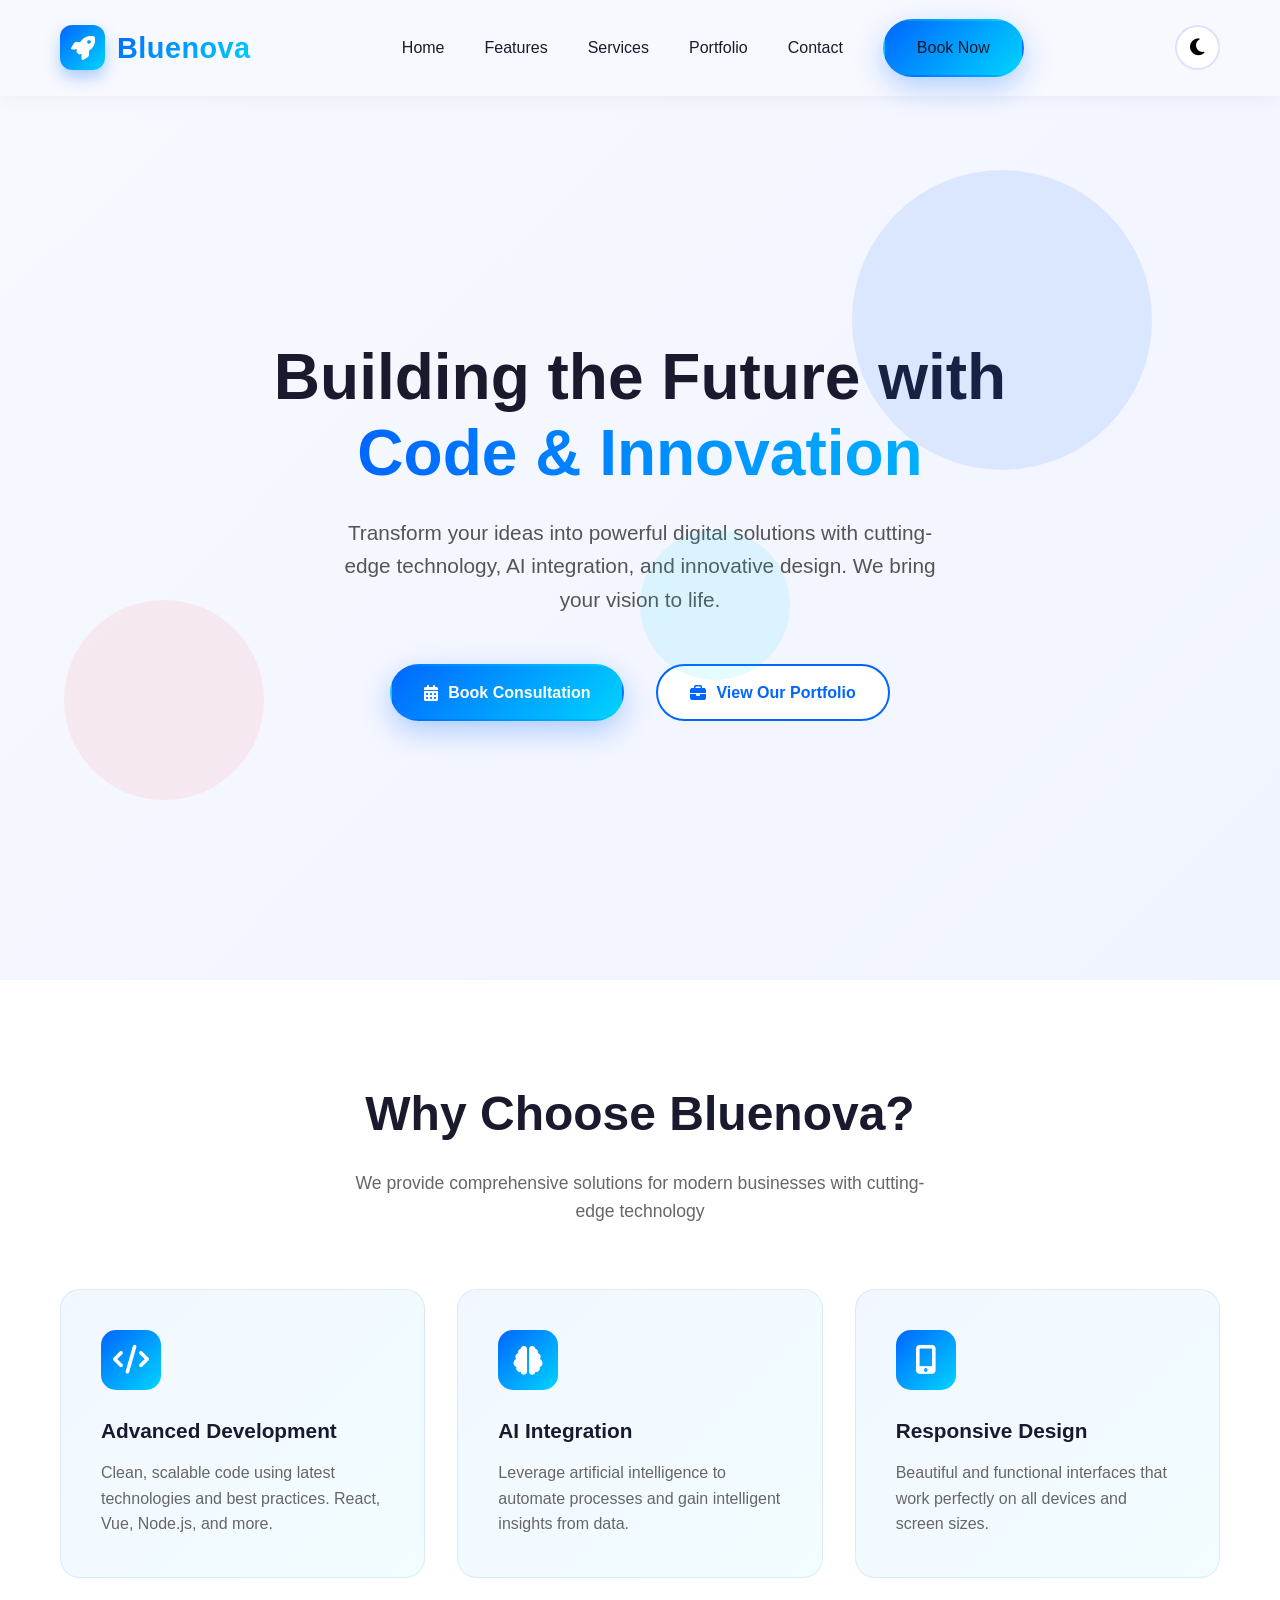
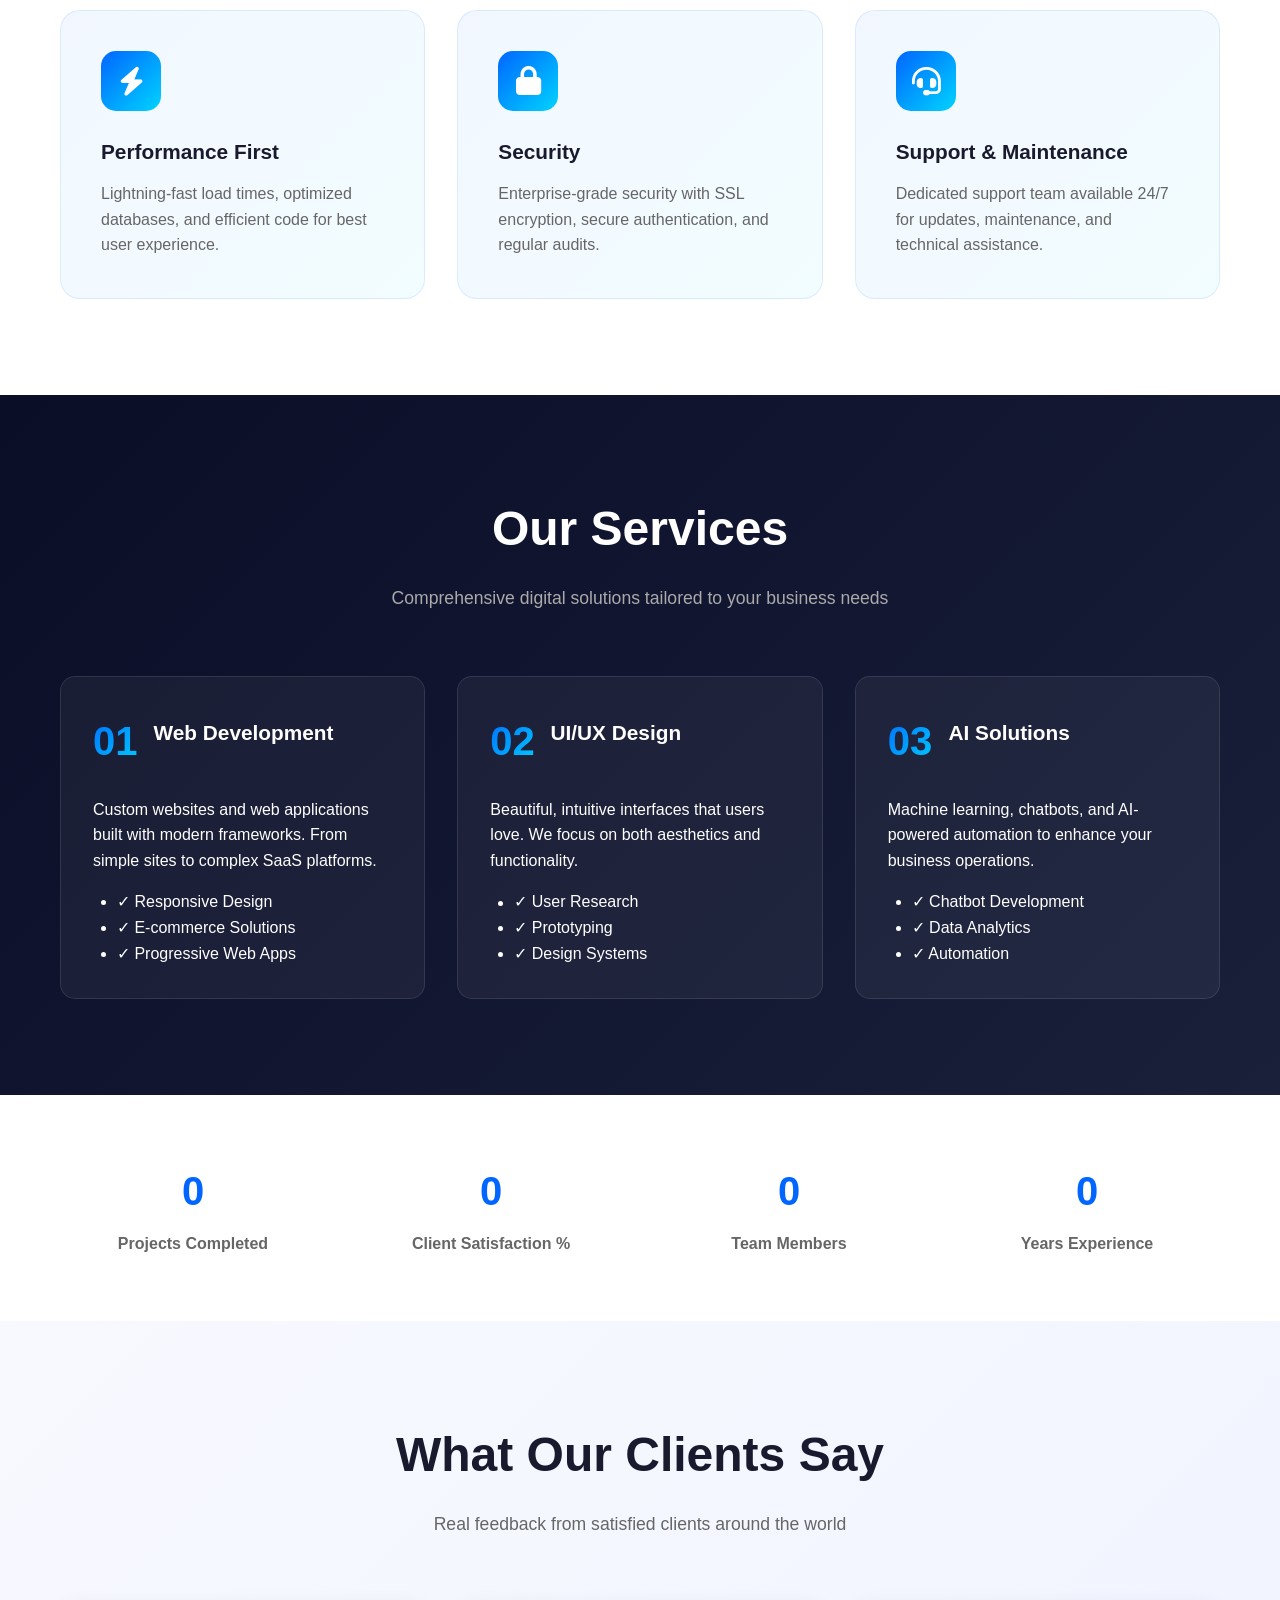
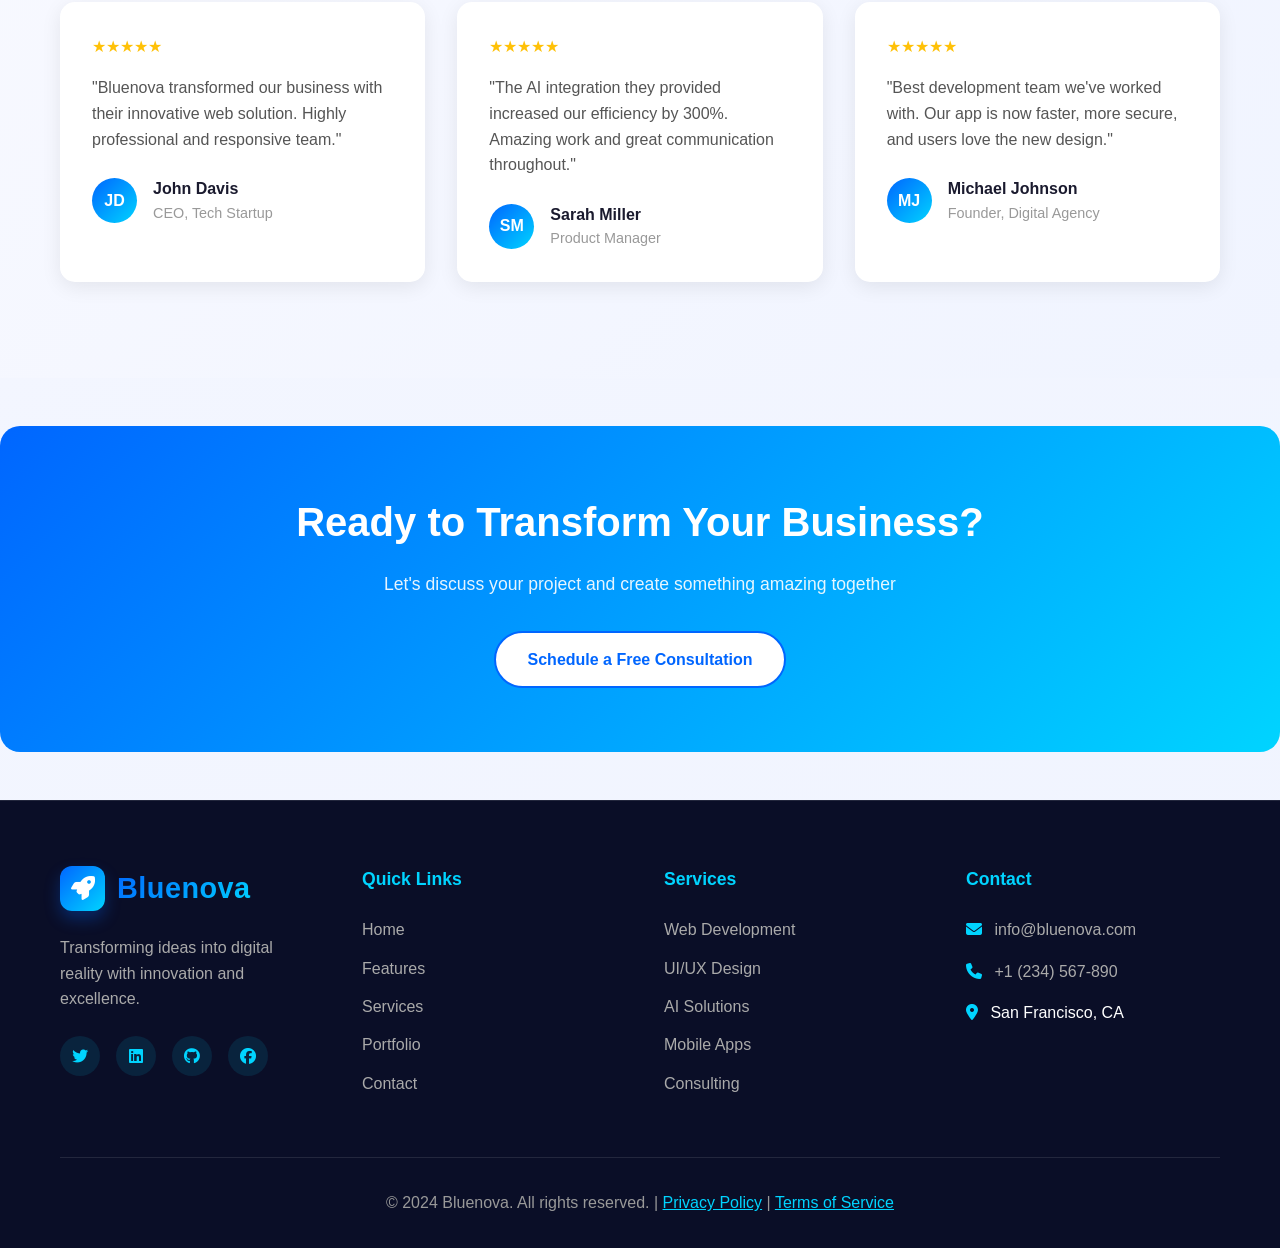
==== index.html @ b5f500d4 "Add files via upload" ====
<!DOCTYPE html>
<html lang="en">
<head>
  <meta charset="UTF-8">
  <meta name="viewport" content="width=device-width, initial-scale=1.0">
  <meta name="description" content="Bluenova - Advanced Web Development, Software Solutions & AI Integration. Transform your ideas into powerful digital solutions.">
  <meta name="keywords" content="web development, software development, AI solutions, UI/UX design">
  <meta name="author" content="Bluenova">
  
  <meta property="og:title" content="Bluenova - Digital Innovation Solutions">
  <meta property="og:description" content="Building the future with cutting-edge technology and innovative design.">
  <meta property="og:type" content="website">
  
  <!-- Google Fonts -->
  <link href="https://fonts.googleapis.com/css2?family=Poppins:wght@300;400;500;600;700;800;900&family=Inter:wght@300;400;500;600;700&display=swap" rel="stylesheet">
  
  <!-- Font Awesome Icons -->
  <link rel="stylesheet" href="https://cdnjs.cloudflare.com/ajax/libs/font-awesome/6.4.0/css/all.min.css">
  
  <!-- Main CSS -->
  <link rel="stylesheet" href="main.css">
  
  <title>Bluenova - Digital Innovation & Web Solutions</title>

  <style>
    /* ====== LOGO STYLES ====== */
    .logo {
      display: flex;
      align-items: center;
      gap: 12px;
      text-decoration: none;
      color: var(--primary);
      font-weight: 800;
      font-size: 1.8rem;
      transition: all 0.3s ease;
      animation: fadeInPage 0.8s ease-out;
    }

    .logo:hover {
      transform: scale(1.05);
      text-shadow: 0 0 20px rgba(0, 102, 255, 0.5);
    }

    .logo-icon {
      width: 45px;
      height: 45px;
      background: linear-gradient(135deg, var(--primary), var(--accent));
      border-radius: 12px;
      display: flex;
      align-items: center;
      justify-content: center;
      color: white;
      font-weight: 900;
      font-size: 1.5rem;
      box-shadow: 0 8px 16px rgba(0, 102, 255, 0.3);
      animation: float 3s ease-in-out infinite;
    }

    .logo-text {
      background: linear-gradient(135deg, var(--primary), var(--accent));
      -webkit-background-clip: text;
      -webkit-text-fill-color: transparent;
      background-clip: text;
      letter-spacing: 0.5px;
    }

    /* ====== ENHANCED NAVBAR ====== */
    header {
      position: fixed;
      top: 0;
      width: 100%;
      background: rgba(248, 249, 255, 0.95);
      backdrop-filter: blur(10px);
      z-index: 1000;
      box-shadow: 0 2px 20px rgba(0, 0, 0, 0.05);
      animation: slideInDown 0.6s ease-out;
    }

    @keyframes slideInDown {
      from {
        opacity: 0;
        transform: translateY(-50px);
      }
      to {
        opacity: 1;
        transform: translateY(0);
      }
    }

    header nav {
      display: flex;
      justify-content: space-between;
      align-items: center;
      padding: 1.2rem 0;
    }

    header nav ul {
      display: flex;
      list-style: none;
      gap: 2.5rem;
      align-items: center;
    }

    header nav a:not(.logo) {
      color: var(--text-dark);
      text-decoration: none;
      font-weight: 500;
      position: relative;
      transition: all 0.3s ease;
    }

    header nav a:not(.logo)::after {
      content: '';
      position: absolute;
      width: 0;
      height: 2px;
      bottom: -5px;
      left: 0;
      background: var(--primary);
      transition: width 0.3s ease;
    }

    header nav a:not(.logo):hover::after {
      width: 100%;
    }

    header nav a:not(.logo):hover {
      color: var(--primary);
    }

    .theme-toggle {
      width: 45px;
      height: 45px;
      border-radius: 50%;
      border: 2px solid var(--border-color);
      background: white;
      cursor: pointer;
      font-size: 1.2rem;
      transition: all 0.3s ease;
      display: flex;
      align-items: center;
      justify-content: center;
    }

    .theme-toggle:hover {
      border-color: var(--primary);
      transform: rotate(20deg);
      box-shadow: 0 0 15px rgba(0, 102, 255, 0.3);
    }

    .nav-toggle {
      display: none;
      flex-direction: column;
      gap: 6px;
      background: none;
      border: none;
      cursor: pointer;
      padding: 5px;
    }

    .nav-toggle span {
      width: 25px;
      height: 3px;
      background: var(--primary);
      border-radius: 2px;
      transition: all 0.3s ease;
    }

    /* ====== HERO SECTION ====== */
    .hero {
      margin-top: 80px;
      min-height: 100vh;
      display: flex;
      align-items: center;
      justify-content: center;
      background: linear-gradient(135deg, var(--light-bg) 0%, #f0f4ff 100%);
      position: relative;
      overflow: hidden;
    }

    .hero-content {
      text-align: center;
      max-width: 900px;
      z-index: 10;
      animation: fadeInPage 1s ease-out;
    }

    .hero h1 {
      font-size: 4rem;
      font-weight: 800;
      margin-bottom: 1.5rem;
      line-height: 1.2;
      color: var(--text-dark);
      animation: slideInUp 0.8s ease-out;
    }

    .hero h1 .gradient-text {
      background: linear-gradient(90deg, var(--primary), var(--accent), var(--secondary));
      background-size: 300% 300%;
      -webkit-background-clip: text;
      -webkit-text-fill-color: transparent;
      background-clip: text;
      animation: gradientShift 3s ease infinite;
    }

    .hero-tagline {
      font-size: 1.3rem;
      color: #555;
      margin-bottom: 3rem;
      max-width: 600px;
      margin-left: auto;
      margin-right: auto;
      animation: slideInUp 0.8s ease-out 0.2s backwards;
    }

    .hero-buttons {
      display: flex;
      justify-content: center;
      gap: 2rem;
      margin-top: 3rem;
      animation: slideInUp 0.8s ease-out 0.4s backwards;
      flex-wrap: wrap;
    }

    .btn {
      padding: 14px 32px;
      border-radius: 50px;
      text-decoration: none;
      font-weight: 600;
      display: inline-flex;
      align-items: center;
      gap: 10px;
      transition: all 0.3s cubic-bezier(0.4, 0, 0.2, 1);
      border: 2px solid transparent;
      cursor: pointer;
      font-size: 1rem;
    }

    .btn-primary {
      background: linear-gradient(135deg, var(--primary), var(--accent));
      color: white;
      box-shadow: 0 10px 30px rgba(0, 102, 255, 0.3);
    }

    .btn-primary:hover {
      transform: translateY(-3px);
      box-shadow: 0 15px 40px rgba(0, 102, 255, 0.5);
    }

    .btn-secondary {
      background: white;
      color: var(--primary);
      border-color: var(--primary);
    }

    .btn-secondary:hover {
      background: var(--primary);
      color: white;
    }

    /* ====== FLOATING SHAPES ====== */
    .shape {
      position: absolute;
      border-radius: 50%;
      opacity: 0.1;
      z-index: 1;
    }

    .shape-1 {
      width: 300px;
      height: 300px;
      background: var(--primary);
      top: 10%;
      right: 10%;
      animation: float 8s ease-in-out infinite;
    }

    .shape-2 {
      width: 200px;
      height: 200px;
      background: var(--secondary);
      bottom: 20%;
      left: 5%;
      animation: float 10s ease-in-out infinite 1s;
    }

    .shape-3 {
      width: 150px;
      height: 150px;
      background: var(--accent);
      top: 50%;
      left: 50%;
      animation: float 12s ease-in-out infinite 2s;
    }

    /* ====== FEATURES SECTION ====== */
    .features {
      padding: 6rem 0;
      background: white;
    }

    .section-title {
      text-align: center;
      margin-bottom: 4rem;
      animation: slideInUp 0.8s ease-out;
    }

    .section-title h2 {
      font-size: 3rem;
      margin-bottom: 1rem;
      color: var(--text-dark);
    }

    .section-title p {
      font-size: 1.1rem;
      color: #666;
      max-width: 600px;
      margin: 0 auto;
    }

    .features-grid {
      display: grid;
      grid-template-columns: repeat(auto-fit, minmax(300px, 1fr));
      gap: 2rem;
    }

    .feature-card {
      background: linear-gradient(135deg, rgba(0, 102, 255, 0.05), rgba(0, 212, 255, 0.05));
      padding: 2.5rem;
      border-radius: 20px;
      border: 1px solid rgba(0, 102, 255, 0.1);
      transition: all 0.3s cubic-bezier(0.4, 0, 0.2, 1);
      cursor: pointer;
      animation: slideInUp 0.8s ease-out forwards;
      opacity: 0;
    }

    .feature-card:nth-child(1) { animation-delay: 0.1s; }
    .feature-card:nth-child(2) { animation-delay: 0.2s; }
    .feature-card:nth-child(3) { animation-delay: 0.3s; }
    .feature-card:nth-child(4) { animation-delay: 0.4s; }
    .feature-card:nth-child(5) { animation-delay: 0.5s; }
    .feature-card:nth-child(6) { animation-delay: 0.6s; }

    .feature-card:hover {
      transform: translateY(-10px);
      background: linear-gradient(135deg, rgba(0, 102, 255, 0.1), rgba(0, 212, 255, 0.1));
      box-shadow: 0 20px 50px rgba(0, 102, 255, 0.15);
      border-color: rgba(0, 102, 255, 0.3);
    }

    .feature-icon {
      width: 60px;
      height: 60px;
      background: linear-gradient(135deg, var(--primary), var(--accent));
      border-radius: 15px;
      display: flex;
      align-items: center;
      justify-content: center;
      color: white;
      font-size: 1.8rem;
      margin-bottom: 1.5rem;
      animation: float 3s ease-in-out infinite;
    }

    .feature-card h3 {
      font-size: 1.3rem;
      margin-bottom: 0.8rem;
      color: var(--text-dark);
    }

    .feature-card p {
      color: #666;
      line-height: 1.6;
    }

    /* ====== SERVICES SECTION ====== */
    .services {
      padding: 6rem 0;
      background: linear-gradient(135deg, var(--dark-bg) 0%, #1a1f3a 100%);
      color: white;
    }

    .services .section-title h2,
    .services .section-title p {
      color: white;
    }

    .services .section-title p {
      color: #aaa;
    }

    .service-card {
      background: rgba(255, 255, 255, 0.05);
      padding: 2rem;
      border-radius: 15px;
      border: 1px solid rgba(255, 255, 255, 0.1);
      transition: all 0.3s ease;
      animation: slideInUp 0.8s ease-out forwards;
      opacity: 0;
    }

    .service-card:nth-child(1) { animation-delay: 0.1s; }
    .service-card:nth-child(2) { animation-delay: 0.2s; }
    .service-card:nth-child(3) { animation-delay: 0.3s; }

    .service-card:hover {
      background: rgba(0, 212, 255, 0.1);
      border-color: var(--accent);
      transform: translateY(-5px);
      box-shadow: 0 15px 40px rgba(0, 212, 255, 0.2);
    }

    .service-header {
      display: flex;
      align-items: center;
      gap: 1rem;
      margin-bottom: 1.5rem;
    }

    .service-number {
      font-size: 2.5rem;
      font-weight: 800;
      background: linear-gradient(135deg, var(--primary), var(--accent));
      -webkit-background-clip: text;
      -webkit-text-fill-color: transparent;
      background-clip: text;
    }

    .service-card h3 {
      font-size: 1.3rem;
      margin-bottom: 1rem;
    }

    /* ====== STATS SECTION ====== */
    .stats {
      padding: 4rem 0;
      background: white;
    }

    .stats-grid {
      display: grid;
      grid-template-columns: repeat(auto-fit, minmax(200px, 1fr));
      gap: 2rem;
      text-align: center;
    }

    .stat-item {
      animation: slideInUp 0.8s ease-out forwards;
      opacity: 0;
    }

    .stat-item:nth-child(1) { animation-delay: 0.1s; }
    .stat-item:nth-child(2) { animation-delay: 0.2s; }
    .stat-item:nth-child(3) { animation-delay: 0.3s; }
    .stat-item:nth-child(4) { animation-delay: 0.4s; }

    .stat-value {
      font-size: 2.5rem;
      font-weight: 800;
      color: var(--primary);
      margin-bottom: 0.5rem;
    }

    .stat-label {
      font-size: 1rem;
      color: #666;
      font-weight: 600;
    }

    /* ====== TESTIMONIALS SECTION ====== */
    .testimonials {
      padding: 6rem 0;
      background: linear-gradient(135deg, #f8f9ff 0%, #f0f4ff 100%);
    }

    .testimonial-grid {
      display: grid;
      grid-template-columns: repeat(auto-fit, minmax(280px, 1fr));
      gap: 2rem;
    }

    .testimonial {
      background: white;
      padding: 2rem;
      border-radius: 15px;
      box-shadow: 0 5px 20px rgba(0, 0, 0, 0.08);
      transition: all 0.3s ease;
      animation: slideInUp 0.8s ease-out forwards;
      opacity: 0;
    }

    .testimonial:nth-child(1) { animation-delay: 0.1s; }
    .testimonial:nth-child(2) { animation-delay: 0.2s; }
    .testimonial:nth-child(3) { animation-delay: 0.3s; }

    .testimonial:hover {
      transform: translateY(-5px);
      box-shadow: 0 15px 40px rgba(0, 102, 255, 0.15);
    }

    .stars {
      color: #ffc107;
      margin-bottom: 1rem;
      font-size: 1rem;
    }

    .testimonial p {
      color: #555;
      margin-bottom: 1.5rem;
      line-height: 1.6;
    }

    .author {
      display: flex;
      align-items: center;
      gap: 1rem;
    }

    .author-avatar {
      width: 45px;
      height: 45px;
      border-radius: 50%;
      background: linear-gradient(135deg, var(--primary), var(--accent));
      display: flex;
      align-items: center;
      justify-content: center;
      color: white;
      font-weight: bold;
      font-size: 1rem;
    }

    .author-name {
      font-weight: 600;
      color: var(--text-dark);
    }

    .author-title {
      font-size: 0.9rem;
      color: #999;
    }

    /* ====== CTA SECTION ====== */
    .cta {
      padding: 4rem 0;
      background: linear-gradient(135deg, var(--primary) 0%, var(--accent) 100%);
      color: white;
      text-align: center;
      border-radius: 20px;
      margin: 3rem 0;
      animation: slideInUp 0.8s ease-out;
    }

    .cta h2 {
      font-size: 2.5rem;
      margin-bottom: 1rem;
    }

    .cta p {
      font-size: 1.1rem;
      margin-bottom: 2rem;
      opacity: 0.9;
    }

    /* ====== FOOTER ====== */
    footer {
      background: var(--dark-bg);
      color: white;
      padding: 4rem 0 2rem;
      border-top: 1px solid rgba(255, 255, 255, 0.1);
    }

    .footer-content {
      display: grid;
      grid-template-columns: repeat(auto-fit, minmax(250px, 1fr));
      gap: 3rem;
      margin-bottom: 3rem;
    }

    .footer-section h4 {
      font-size: 1.1rem;
      margin-bottom: 1.5rem;
      color: var(--accent);
    }

    .footer-section ul {
      list-style: none;
    }

    .footer-section ul li {
      margin-bottom: 0.8rem;
    }

    .footer-section a {
      color: #aaa;
      text-decoration: none;
      transition: all 0.3s ease;
    }

    .footer-section a:hover {
      color: var(--accent);
      transform: translateX(5px);
    }

    .social-links {
      display: flex;
      gap: 1rem;
    }

    .social-links a {
      width: 40px;
      height: 40px;
      border-radius: 50%;
      background: rgba(0, 212, 255, 0.1);
      display: flex;
      align-items: center;
      justify-content: center;
      color: var(--accent);
      transition: all 0.3s ease;
    }

    .social-links a:hover {
      background: var(--accent);
      color: var(--dark-bg);
      transform: translateY(-3px);
    }

    .footer-bottom {
      text-align: center;
      padding-top: 2rem;
      border-top: 1px solid rgba(255, 255, 255, 0.1);
      color: #999;
    }

    /* ====== RESPONSIVE ====== */
    @media (max-width: 768px) {
      .nav-toggle {
        display: flex;
      }

      header nav ul {
        display: none;
        position: absolute;
        top: 70px;
        left: 0;
        right: 0;
        flex-direction: column;
        background: white;
        padding: 2rem;
        gap: 1rem;
        box-shadow: 0 10px 30px rgba(0, 0, 0, 0.1);
      }

      header nav ul.active {
        display: flex;
      }

      .hero h1 {
        font-size: 2.5rem;
      }

      .hero-buttons {
        gap: 1rem;
      }

      header nav a:not(.logo) {
        font-size: 1rem;
      }

      .section-title h2 {
        font-size: 2rem;
      }
    }

    /* ====== DARK MODE ====== */
    body.dark-mode {
      background: var(--dark-bg);
      color: var(--text-light);
    }

    body.dark-mode header {
      background: rgba(10, 14, 39, 0.95);
    }

    body.dark-mode header nav a:not(.logo) {
      color: var(--text-light);
    }

    body.dark-mode .hero {
      background: linear-gradient(135deg, #0a0e27 0%, #1a1f3a 100%);
    }

    body.dark-mode .features,
    body.dark-mode .stats {
      background: #1a1f3a;
      color: var(--text-light);
    }

    body.dark-mode .feature-card {
      background: rgba(0, 212, 255, 0.05);
      border-color: rgba(0, 212, 255, 0.1);
    }

    body.dark-mode .testimonial {
      background: #1a1f3a;
      color: var(--text-light);
    }

    body.dark-mode .testimonial p {
      color: #bbb;
    }

    body.dark-mode .section-title h2 {
      color: white;
    }

    body.dark-mode .section-title p {
      color: #aaa;
    }

    body.dark-mode input, 
    body.dark-mode textarea,
    body.dark-mode button {
      background: #2d3a5c;
      color: white;
      border-color: #3d4a6c;
    }
  </style>
</head>
<body>

  <!-- Scroll Progress Bar -->
  <div class="scroll-progress"></div>

  <!-- Navbar -->
  <header>
    <div class="container">
      <nav>
        <a href="index.html" class="logo">
          <div class="logo-icon">
            <i class="fas fa-rocket"></i>
          </div>
          <span class="logo-text">Bluenova</span>
        </a>
        
        <ul id="nav-menu">
          <li><a href="#home">Home</a></li>
          <li><a href="#features">Features</a></li>
          <li><a href="#services">Services</a></li>
          <li><a href="works.html">Portfolio</a></li>
          <li><a href="contact.html">Contact</a></li>
          <li><a href="book.html" class="btn btn-primary">Book Now</a></li>
        </ul>

        <button class="theme-toggle" id="theme-toggle" title="Toggle Dark Mode">
          <i class="fas fa-moon"></i>
        </button>
        <button class="nav-toggle" id="nav-toggle">
          <span></span>
          <span></span>
          <span></span>
        </button>
      </nav>
    </div>
  </header>

  <!-- Hero Section -->
  <section class="hero" id="home">
    <div class="shape shape-1"></div>
    <div class="shape shape-2"></div>
    <div class="shape shape-3"></div>
    
    <div class="container">
      <div class="hero-content">
        <h1>Building the Future with <span class="gradient-text">Code & Innovation</span></h1>
        
        <p class="hero-tagline">
          Transform your ideas into powerful digital solutions with cutting-edge technology, AI integration, and innovative design. We bring your vision to life.
        </p>

        <div class="hero-buttons">
          <a href="book.html" class="btn btn-primary">
            <i class="fas fa-calendar-alt"></i> Book Consultation
          </a>
          <a href="works.html" class="btn btn-secondary">
            <i class="fas fa-briefcase"></i> View Our Portfolio
          </a>
        </div>
      </div>
    </div>
  </section>

  <!-- Features Section -->
  <section class="features" id="features">
    <div class="container">
      <div class="section-title">
        <h2>Why Choose Bluenova?</h2>
        <p>We provide comprehensive solutions for modern businesses with cutting-edge technology</p>
      </div>

      <div class="features-grid">
        <div class="feature-card">
          <div class="feature-icon">
            <i class="fas fa-code"></i>
          </div>
          <h3>Advanced Development</h3>
          <p>Clean, scalable code using latest technologies and best practices. React, Vue, Node.js, and more.</p>
        </div>

        <div class="feature-card">
          <div class="feature-icon">
            <i class="fas fa-brain"></i>
          </div>
          <h3>AI Integration</h3>
          <p>Leverage artificial intelligence to automate processes and gain intelligent insights from data.</p>
        </div>

        <div class="feature-card">
          <div class="feature-icon">
            <i class="fas fa-mobile-alt"></i>
          </div>
          <h3>Responsive Design</h3>
          <p>Beautiful and functional interfaces that work perfectly on all devices and screen sizes.</p>
        </div>

        <div class="feature-card">
          <div class="feature-icon">
            <i class="fas fa-zap"></i>
          </div>
          <h3>Performance First</h3>
          <p>Lightning-fast load times, optimized databases, and efficient code for best user experience.</p>
        </div>

        <div class="feature-card">
          <div class="feature-icon">
            <i class="fas fa-lock"></i>
          </div>
          <h3>Security</h3>
          <p>Enterprise-grade security with SSL encryption, secure authentication, and regular audits.</p>
        </div>

        <div class="feature-card">
          <div class="feature-icon">
            <i class="fas fa-headset"></i>
          </div>
          <h3>Support & Maintenance</h3>
          <p>Dedicated support team available 24/7 for updates, maintenance, and technical assistance.</p>
        </div>
      </div>
    </div>
  </section>

  <!-- Services Section -->
  <section class="services" id="services">
    <div class="container">
      <div class="section-title">
        <h2>Our Services</h2>
        <p>Comprehensive digital solutions tailored to your business needs</p>
      </div>

      <div class="features-grid">
        <div class="service-card">
          <div class="service-header">
            <span class="service-number">01</span>
            <h3>Web Development</h3>
          </div>
          <p>Custom websites and web applications built with modern frameworks. From simple sites to complex SaaS platforms.</p>
          <ul style="margin-top: 1rem; padding-left: 1.5rem;">
            <li>✓ Responsive Design</li>
            <li>✓ E-commerce Solutions</li>
            <li>✓ Progressive Web Apps</li>
          </ul>
        </div>

        <div class="service-card">
          <div class="service-header">
            <span class="service-number">02</span>
            <h3>UI/UX Design</h3>
          </div>
          <p>Beautiful, intuitive interfaces that users love. We focus on both aesthetics and functionality.</p>
          <ul style="margin-top: 1rem; padding-left: 1.5rem;">
            <li>✓ User Research</li>
            <li>✓ Prototyping</li>
            <li>✓ Design Systems</li>
          </ul>
        </div>

        <div class="service-card">
          <div class="service-header">
            <span class="service-number">03</span>
            <h3>AI Solutions</h3>
          </div>
          <p>Machine learning, chatbots, and AI-powered automation to enhance your business operations.</p>
          <ul style="margin-top: 1rem; padding-left: 1.5rem;">
            <li>✓ Chatbot Development</li>
            <li>✓ Data Analytics</li>
            <li>✓ Automation</li>
          </ul>
        </div>
      </div>
    </div>
  </section>

  <!-- Stats Section -->
  <section class="stats">
    <div class="container">
      <div class="stats-grid">
        <div class="stat-item">
          <div class="stat-value" data-counter="150">0</div>
          <div class="stat-label">Projects Completed</div>
        </div>
        <div class="stat-item">
          <div class="stat-value" data-counter="98">0</div>
          <div class="stat-label">Client Satisfaction %</div>
        </div>
        <div class="stat-item">
          <div class="stat-value" data-counter="25">0</div>
          <div class="stat-label">Team Members</div>
        </div>
        <div class="stat-item">
          <div class="stat-value" data-counter="10">0</div>
          <div class="stat-label">Years Experience</div>
        </div>
      </div>
    </div>
  </section>

  <!-- Testimonials Section -->
  <section class="testimonials">
    <div class="container">
      <div class="section-title">
        <h2>What Our Clients Say</h2>
        <p>Real feedback from satisfied clients around the world</p>
      </div>

      <div class="testimonial-grid">
        <div class="testimonial">
          <div class="stars">★★★★★</div>
          <p>"Bluenova transformed our business with their innovative web solution. Highly professional and responsive team."</p>
          <div class="author">
            <div class="author-avatar">JD</div>
            <div>
              <div class="author-name">John Davis</div>
              <div class="author-title">CEO, Tech Startup</div>
            </div>
          </div>
        </div>

        <div class="testimonial">
          <div class="stars">★★★★★</div>
          <p>"The AI integration they provided increased our efficiency by 300%. Amazing work and great communication throughout."</p>
          <div class="author">
            <div class="author-avatar">SM</div>
            <div>
              <div class="author-name">Sarah Miller</div>
              <div class="author-title">Product Manager</div>
            </div>
          </div>
        </div>

        <div class="testimonial">
          <div class="stars">★★★★★</div>
          <p>"Best development team we've worked with. Our app is now faster, more secure, and users love the new design."</p>
          <div class="author">
            <div class="author-avatar">MJ</div>
            <div>
              <div class="author-name">Michael Johnson</div>
              <div class="author-title">Founder, Digital Agency</div>
            </div>
          </div>
        </div>
      </div>
    </div>
  </section>

  <!-- CTA Section -->
  <section class="cta">
    <div class="container">
      <h2>Ready to Transform Your Business?</h2>
      <p>Let's discuss your project and create something amazing together</p>
      <a href="book.html" class="btn btn-secondary">Schedule a Free Consultation</a>
    </div>
  </section>

  <!-- Footer -->
  <footer>
    <div class="container">
      <div class="footer-content">
        <div class="footer-section">
          <div class="logo" style="margin-bottom: 1.5rem;">
            <div class="logo-icon">
              <i class="fas fa-rocket"></i>
            </div>
            <span class="logo-text">Bluenova</span>
          </div>
          <p style="color: #aaa; margin-bottom: 1.5rem;">Transforming ideas into digital reality with innovation and excellence.</p>
          <div class="social-links">
            <a href="#"><i class="fab fa-twitter"></i></a>
            <a href="#"><i class="fab fa-linkedin"></i></a>
            <a href="#"><i class="fab fa-github"></i></a>
            <a href="#"><i class="fab fa-facebook"></i></a>
          </div>
        </div>

        <div class="footer-section">
          <h4>Quick Links</h4>
          <ul>
            <li><a href="#home">Home</a></li>
            <li><a href="#features">Features</a></li>
            <li><a href="#services">Services</a></li>
            <li><a href="works.html">Portfolio</a></li>
            <li><a href="contact.html">Contact</a></li>
          </ul>
        </div>

        <div class="footer-section">
          <h4>Services</h4>
          <ul>
            <li><a href="#">Web Development</a></li>
            <li><a href="#">UI/UX Design</a></li>
            <li><a href="#">AI Solutions</a></li>
            <li><a href="#">Mobile Apps</a></li>
            <li><a href="#">Consulting</a></li>
          </ul>
        </div>

        <div class="footer-section">
          <h4>Contact</h4>
          <ul style="list-style: none;">
            <li style="margin-bottom: 1rem;">
              <i class="fas fa-envelope" style="margin-right: 0.5rem; color: var(--accent);"></i>
              <a href="mailto:info@bluenova.com">info@bluenova.com</a>
            </li>
            <li style="margin-bottom: 1rem;">
              <i class="fas fa-phone" style="margin-right: 0.5rem; color: var(--accent);"></i>
              <a href="tel:+1234567890">+1 (234) 567-890</a>
            </li>
            <li>
              <i class="fas fa-map-marker-alt" style="margin-right: 0.5rem; color: var(--accent);"></i>
              San Francisco, CA
            </li>
          </ul>
        </div>
      </div>

      <div class="footer-bottom">
        <p>&copy; 2024 Bluenova. All rights reserved. | <a href="#" style="color: var(--accent);">Privacy Policy</a> | <a href="#" style="color: var(--accent);">Terms of Service</a></p>
      </div>
    </div>
  </footer>
---- main.css ----
/* ====================================
   ADVANCED CSS ANIMATIONS & STYLING
   ==================================== */

* {
  margin: 0;
  padding: 0;
  box-sizing: border-box;
}

:root {
  --primary: #0066ff;
  --secondary: #ff6b6b;
  --accent: #00d4ff;
  --dark-bg: #0a0e27;
  --light-bg: #f8f9ff;
  --text-dark: #1a1a2e;
  --text-light: #f1f1f1;
  --border-color: #e0e0ff;
}

body {
  font-family: 'Segoe UI', Tahoma, Geneva, Verdana, sans-serif;
  background: linear-gradient(135deg, var(--light-bg) 0%, #f0f4ff 100%);
  color: var(--text-dark);
  line-height: 1.6;
  animation: fadeInPage 0.8s ease-out;
}

/* ====== CONTAINER CLASS ====== */
.container {
  max-width: 1200px;
  margin: 0 auto;
  padding: 0 20px;
}

/* ====== PAGE LOAD ANIMATION ====== */
@keyframes fadeInPage {
  from {
    opacity: 0;
    transform: translateY(20px);
  }
  to {
    opacity: 1;
    transform: translateY(0);
  }
}

/* ====== SMOOTH SCROLL BEHAVIOR ====== */
html {
  scroll-behavior: smooth;
}

/* ====== GRADIENT TEXT ANIMATION ====== */
@keyframes gradientShift {
  0%, 100% {
    background-position: 0% 50%;
  }
  50% {
    background-position: 100% 50%;
  }
}

.gradient-text {
  background: linear-gradient(90deg, var(--primary), var(--accent), var(--secondary), var(--primary));
  background-size: 300% 300%;
  -webkit-background-clip: text;
  -webkit-text-fill-color: transparent;
  background-clip: text;
  animation: gradientShift 3s ease infinite;
}

/* ====== FLOATING ANIMATION ====== */
@keyframes float {
  0%, 100% {
    transform: translateY(0px) rotate(0deg);
  }
  50% {
    transform: translateY(-20px) rotate(1deg);
  }
}

.float {
  animation: float 3s ease-in-out infinite;
}

/* ====== PULSE ANIMATION ====== */
@keyframes pulse {
  0% {
    box-shadow: 0 0 0 0 rgba(0, 102, 255, 0.7);
  }
  70% {
    box-shadow: 0 0 0 20px rgba(0, 102, 255, 0);
  }
  100% {
    box-shadow: 0 0 0 0 rgba(0, 102, 255, 0);
  }
}

.pulse {
  animation: pulse 2s infinite;
}

/* ====== BOUNCE ANIMATION ====== */
@keyframes bounce {
  0%, 100% {
    transform: translateY(0);
  }
  50% {
    transform: translateY(-15px);
  }
}

.bounce {
  animation: bounce 2s ease-in-out infinite;
}

/* ====== SHIMMER LOADING ANIMATION ====== */
@keyframes shimmer {
  0% {
    background-position: -1000px 0;
  }
  100% {
    background-position: 1000px 0;
  }
}

.shimmer {
  background: linear-gradient(90deg, #f0f0f0 25%, #e0e0e0 50%, #f0f0f0 75%);
  background-size: 1000px 100%;
  animation: shimmer 2s infinite;
}

/* ====== SLIDE IN ANIMATIONS ====== */
@keyframes slideInLeft {
  from {
    opacity: 0;
    transform: translateX(-50px);
  }
  to {
    opacity: 1;
    transform: translateX(0);
  }
}

@keyframes slideInRight {
  from {
    opacity: 0;
    transform: translateX(50px);
  }
  to {
    opacity: 1;
    transform: translateX(0);
  }
}

@keyframes slideInUp {
  from {
    opacity: 0;
    transform: translateY(50px);
  }
  to {
    opacity: 1;
    transform: translateY(0);
  }
}

.slide-in-left {
  animation: slideInLeft 0.6s ease-out;
}

.slide-in-right {
  animation: slideInRight 0.6s ease-out;
}

.slide-in-up {
  animation: slideInUp 0.6s ease-out;
}

/* ====== ROTATE ANIMATIONS ====== */
@keyframes spin {
  0% {
    transform: rotate(0deg);
  }
  100% {
    transform: rotate(360deg);
  }
}

@keyframes rotateSlow {
  0% {
    transform: rotate(0deg);
  }
  100% {
    transform: rotate(360deg);
  }
}

.spin {
  animation: spin 2s linear infinite;
}

.rotate-slow {
  animation: rotateSlow 8s linear infinite;
}

/* ====== SCALE ANIMATIONS ====== */
@keyframes scaleUp {
  from {
    opacity: 0;
    transform: scale(0.95);
  }
  to {
    opacity: 1;
    transform: scale(1);
  }
}

@keyframes scaleHover {
  0%, 100% {
    transform: scale(1);
  }
  50% {
    transform: scale(1.05);
  }
}

.scale-up {
  animation: scaleUp 0.5s ease-out;
}

/* ====== 3D FLIP ANIMATION ====== */
@keyframes flip3d {
  0% {
    transform: perspective(1000px) rotateY(0deg);
  }
  100% {
    transform: perspective(1000px) rotateY(360deg);
  }
}

.flip-3d {
  animation: flip3d 1s ease-in-out infinite;
}

/* ====== WAVE ANIMATION ====== */
@keyframes wave {
  0%, 100% {
    transform: translateY(0);
  }
  25% {
    transform: translateY(-10px);
  }
  50% {
    transform: translateY(0);
  }
  75% {
    transform: translateY(-5px);
  }
}

.wave {
  animation: wave 1s ease-in-out infinite;
}

/* ====== BLUR FADE ANIMATION ====== */
@keyframes blurFade {
  0% {
    filter: blur(10px);
    opacity: 0;
  }
  100% {
    filter: blur(0);
    opacity: 1;
  }
}

.blur-fade {
  animation: blurFade 1s ease-out;
}

/* ====== GLOW ANIMATION ====== */
@keyframes glow {
  0%, 100% {
    text-shadow: 0 0 5px rgba(0, 102, 255, 0.5);
    box-shadow: 0 0 10px rgba(0, 102, 255, 0.3);
  }
  50% {
    text-shadow: 0 0 20px rgba(0, 102, 255, 0.8);
    box-shadow: 0 0 25px rgba(0, 102, 255, 0.6);
  }
}

.glow {
  animation: glow 2s ease-in-out infinite;
}

/* ====== NEON GLOW ====== */
@keyframes neonGlow {
  0%, 19%, 21%, 100% {
    text-shadow: 0 0 10px #0ff, 0 0 20px #0ff, 0 0 30px #0ff;
  }
  20% {
    text-shadow: none;
  }
}

.neon-glow {
  color: #0ff;
  animation: neonGlow 1.5s infinite;
  font-weight: bold;
}

/* ====== PARALLAX EFFECT ====== */
.parallax {
  position: relative;
  overflow: hidden;
  background-attachment: fixed;
  background-position: center;
  background-repeat: no-repeat;
  background-size: cover;
}

/* ====== GRADIENT ANIMATION ====== */
@keyframes gradientAnimation {
  0% {
    background-position: 0% 50%;
  }
  50% {
    background-position: 100% 50%;
  }
  100% {
    background-position: 0% 50%;
  }
}

.gradient-animated {
  background: linear-gradient(-45deg, var(--primary), var(--secondary), var(--accent), #ff9f43);
  background-size: 300% 300%;
  animation: gradientAnimation 8s ease infinite;
}

/* ====== HOVER EFFECTS ====== */
button, a.btn, .card, .interactive-element {
  transition: all 0.3s cubic-bezier(0.4, 0, 0.2, 1);
}

button:hover, a.btn:hover {
  transform: translateY(-3px);
  box-shadow: 0 10px 25px rgba(0, 0, 0, 0.15);
}

.card:hover {
  transform: translateY(-5px) scale(1.02);
  box-shadow: 0 15px 40px rgba(0, 102, 255, 0.15);
}

/* ====== BUTTON STYLES WITH ANIMATION ====== */
.btn-primary {
  background: linear-gradient(135deg, var(--primary) 0%, var(--accent) 100%);
  color: white;
  padding: 12px 30px;
  border: none;
  border-radius: 50px;
  font-weight: 600;
  cursor: pointer;
  position: relative;
  overflow: hidden;
  animation: slideInUp 0.6s ease-out;
}

.btn-primary::before {
  content: '';
  position: absolute;
  top: 0;
  left: -100%;
  width: 100%;
  height: 100%;
  background: linear-gradient(90deg, transparent, rgba(255,255,255,0.3), transparent);
  animation: shimmerShine 3s infinite;
}

@keyframes shimmerShine {
  0% {
    left: -100%;
  }
  100% {
    left: 100%;
  }
}

/* ====== SMOOTH TRANSITIONS ====== */
@keyframes fadeIn {
  from {
    opacity: 0;
  }
  to {
    opacity: 1;
  }
}

@keyframes fadeOut {
  from {
    opacity: 1;
  }
  to {
    opacity: 0;
  }
}

.fade-in {
  animation: fadeIn 0.8s ease-in-out;
}

.fade-out {
  animation: fadeOut 0.8s ease-in-out;
}

/* ====== STAGGERED ANIMATION ====== */
.stagger-item {
  animation: slideInUp 0.6s ease-out forwards;
  opacity: 0;
}

.stagger-item:nth-child(1) { animation-delay: 0.1s; }
.stagger-item:nth-child(2) { animation-delay: 0.2s; }
.stagger-item:nth-child(3) { animation-delay: 0.3s; }
.stagger-item:nth-child(4) { animation-delay: 0.4s; }
.stagger-item:nth-child(5) { animation-delay: 0.5s; }

/* ====== FORM INPUT ANIMATIONS ====== */
input, textarea, select {
  transition: all 0.3s ease;
  border: 2px solid var(--border-color);
  border-radius: 8px;
  padding: 12px;
  font-size: 1rem;
}

input:focus, textarea:focus, select:focus {
  outline: none;
  border-color: var(--primary);
  box-shadow: 0 0 0 3px rgba(0, 102, 255, 0.1);
  transform: scale(1.02);
}

/* ====== SMOOTH UNDERLINE ANIMATION ====== */
.underline-animation {
  position: relative;
  display: inline-block;
}

.underline-animation::after {
  content: '';
  position: absolute;
  width: 0;
  height: 2px;
  bottom: -5px;
  left: 0;
  background: var(--primary);
  animation: expandWidth 0.4s ease-out forwards;
}

@keyframes expandWidth {
  to {
    width: 100%;
  }
}

/* ====== COUNTER ANIMATION ====== */
@keyframes countUp {
  from {
    counter-increment: count 0;
  }
  to {
    counter-increment: count var(--target);
  }
}

.counter {
  animation: countUp 2s ease-out;
}

/* ====== BLOB ANIMATION ====== */
@keyframes blobAnimation {
  0%, 100% {
    transform: translate(0, 0) scale(1);
  }
  25% {
    transform: translate(20px, -50px) scale(1.1);
  }
  50% {
    transform: translate(-20px, 20px) scale(0.9);
  }
  75% {
    transform: translate(50px, 50px) scale(1.05);
  }
}

.blob {
  animation: blobAnimation 7s infinite;
  border-radius: 30% 70% 70% 30% / 30% 30% 70% 70%;
}

/* ====== SKEW ANIMATION ====== */
@keyframes skewLeft {
  to {
    transform: skewX(-10deg);
  }
}

@keyframes skewRight {
  to {
    transform: skewX(10deg);
  }
}

.skew-left {
  animation: skewLeft 0.6s ease-out forwards;
}

.skew-right {
  animation: skewRight 0.6s ease-out forwards;
}

/* ====== MORPH ANIMATION ====== */
@keyframes morph {
  0% {
    border-radius: 60% 40% 30% 70% / 60% 30% 70% 40%;
  }
  50% {
    border-radius: 30% 60% 70% 40% / 50% 60% 30% 60%;
  }
  100% {
    border-radius: 60% 40% 30% 70% / 60% 30% 70% 40%;
  }
}

.morph {
  animation: morph 4s ease-in-out infinite;
}

/* ====== LETTER SPACING ANIMATION ====== */
@keyframes letterSpacing {
  from {
    letter-spacing: -0.5em;
    opacity: 0;
  }
  to {
    letter-spacing: normal;
    opacity: 1;
  }
}

.letter-spacing {
  animation: letterSpacing 0.5s ease-out;
}

/* ====== LINE DRAWING ANIMATION ====== */
svg line, svg path {
  stroke-dasharray: 1000;
  stroke-dashoffset: 1000;
  animation: drawLine 2s ease-in forwards;
}

@keyframes drawLine {
  to {
    stroke-dashoffset: 0;
  }
}

/* ====== RESPONSIVE ADJUSTMENTS ====== */
@media (max-width: 768px) {
  .float {
    animation: float 2s ease-in-out infinite;
  }

  .stagger-item {
    animation-delay: 0 !important;
  }

  .parallax {
    background-attachment: scroll;
  }
}

/* ====== DARK MODE SUPPORT ====== */
@media (prefers-color-scheme: dark) {
  body {
    background: linear-gradient(135deg, var(--dark-bg) 0%, #1a1f3a 100%);
    color: var(--text-light);
  }

  input, textarea, select {
    background: #1a1f3a;
    color: var(--text-light);
    border-color: #2d3a5c;
  }
}

/* ====== REDUCED MOTION SUPPORT ====== */
@media (prefers-reduced-motion: reduce) {
  * {
    animation-duration: 0.01ms !important;
    animation-iteration-count: 1 !important;
    transition-duration: 0.01ms !important;
  }
}
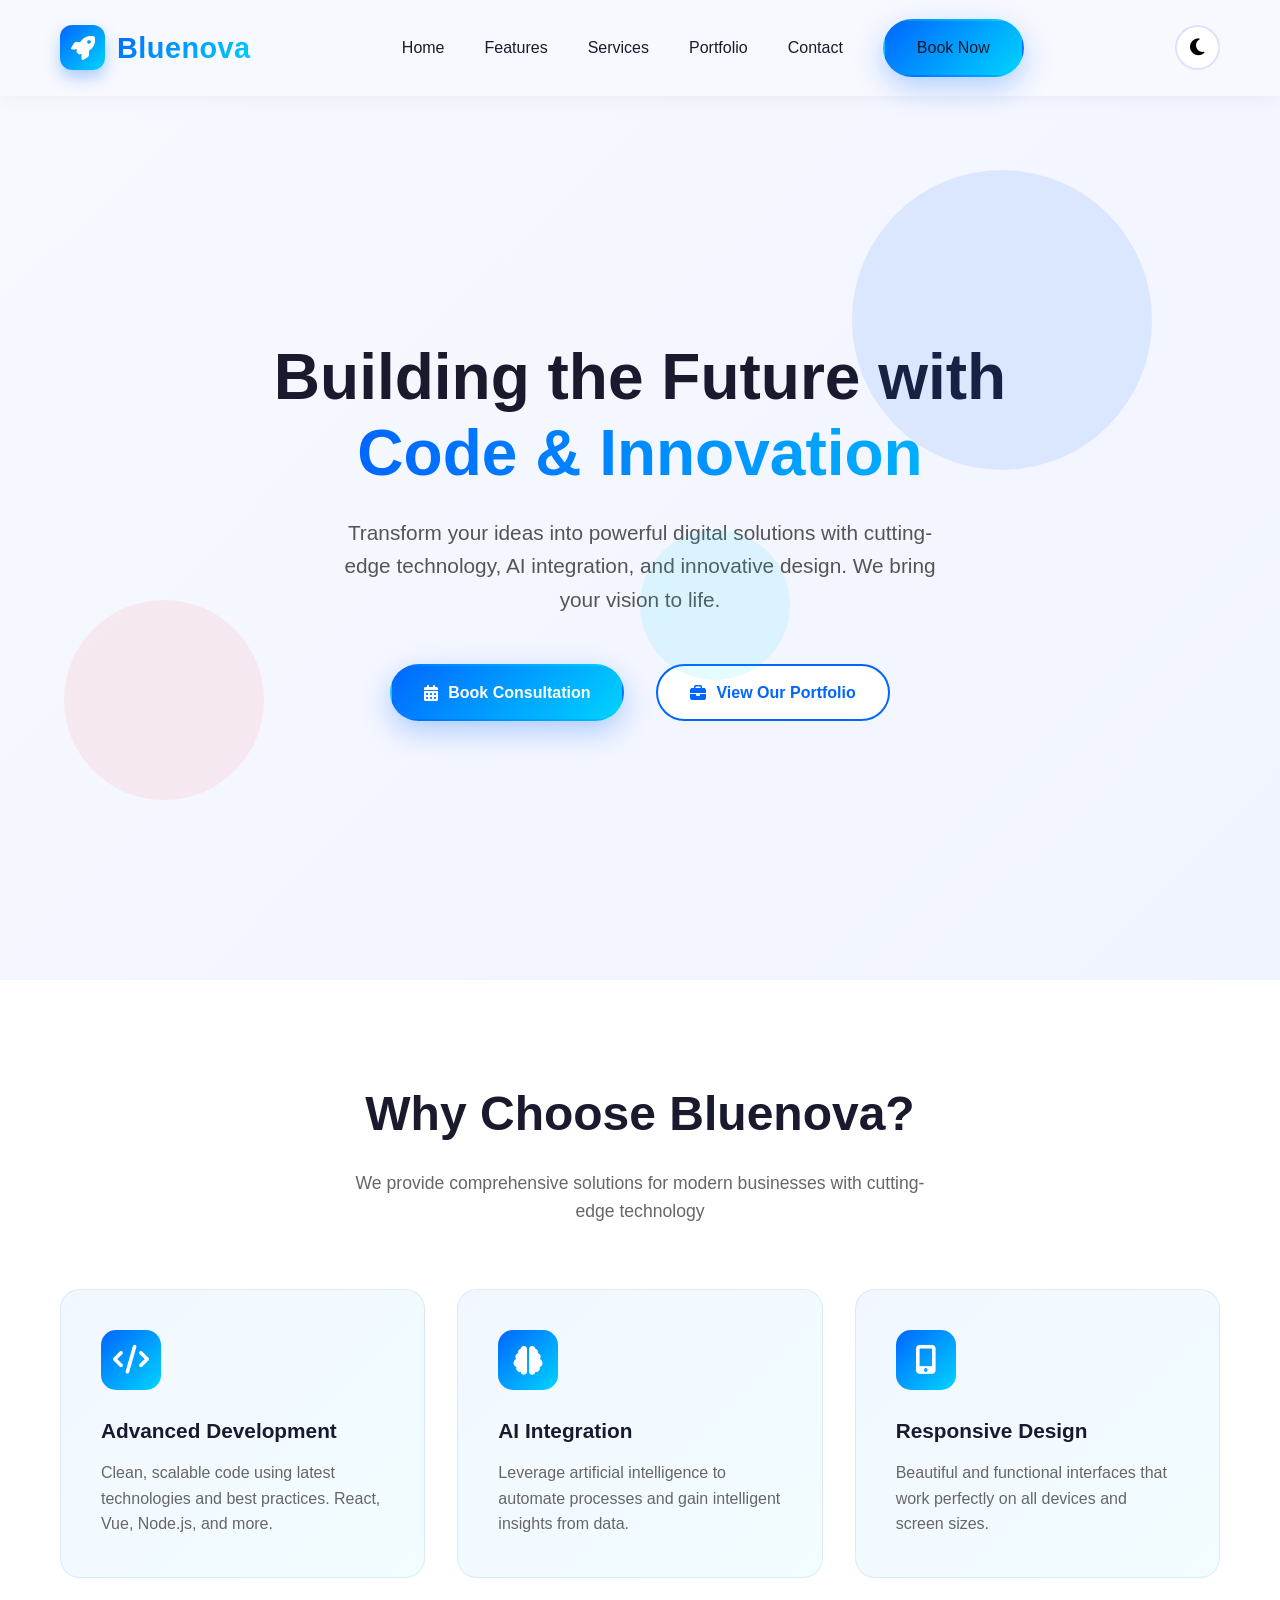
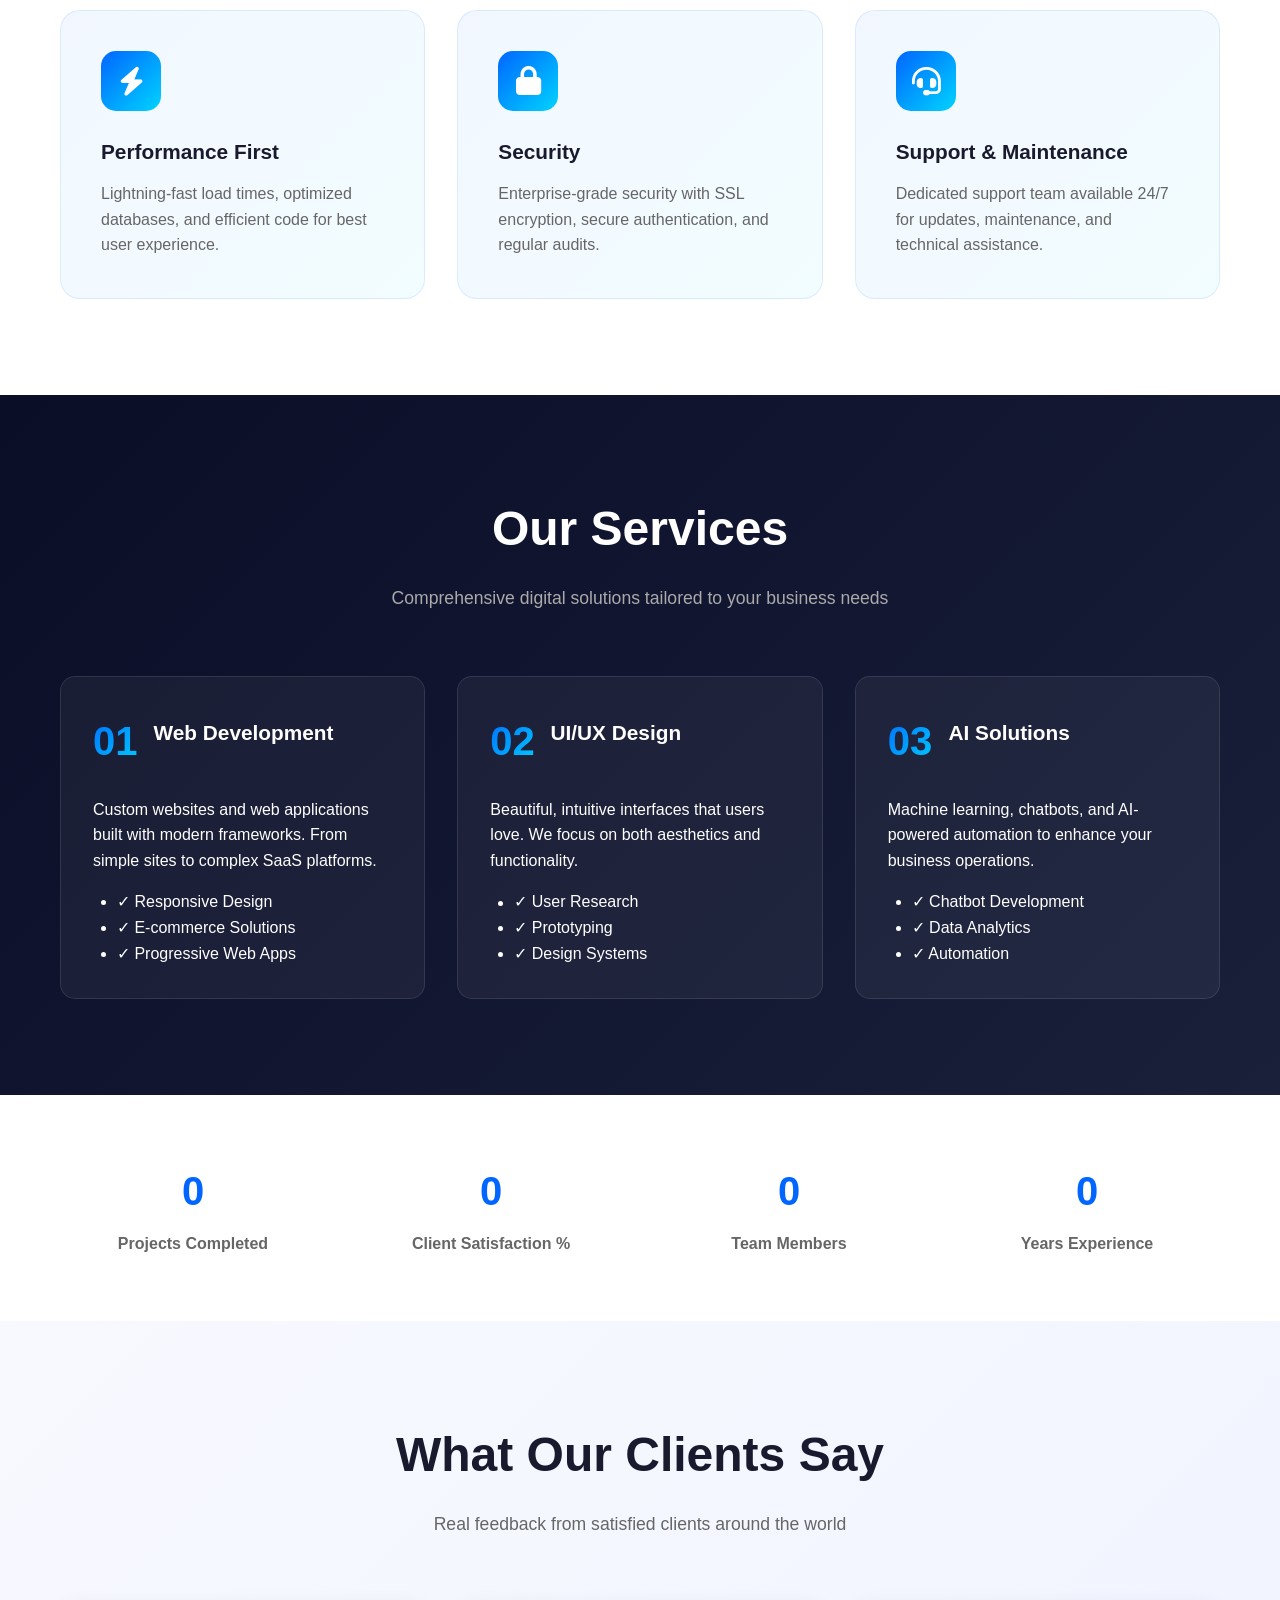
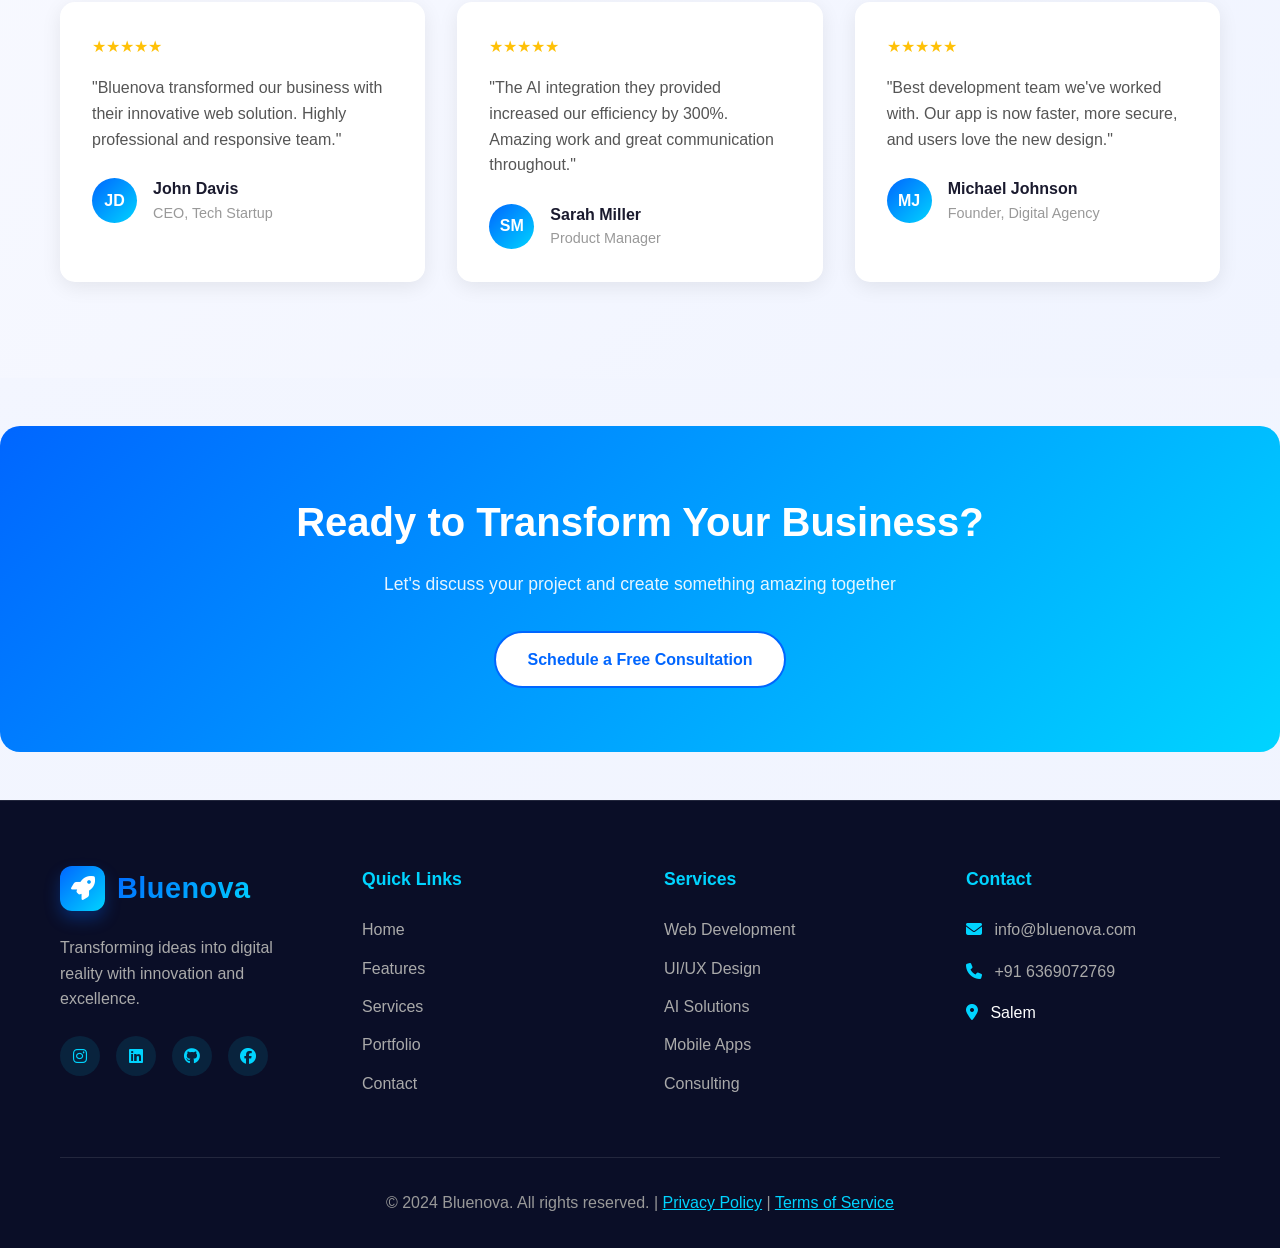
==== commit 1ae67fce: "Update print statement from 'Hello' to 'Goodbye'" ====
--- a/index.html
+++ b/index.html
@@ -995,7 +995,7 @@
           </div>
           <p style="color: #aaa; margin-bottom: 1.5rem;">Transforming ideas into digital reality with innovation and excellence.</p>
           <div class="social-links">
-            <a href="#"><i class="fab fa-twitter"></i></a>
+            <a href="https://www.instagram.com/bluenova__official?igsh=MTRlMG1tZXdyZmRuMw=="><i class="fab fa-instagram"></i></a>
             <a href="#"><i class="fab fa-linkedin"></i></a>
             <a href="#"><i class="fab fa-github"></i></a>
             <a href="#"><i class="fab fa-facebook"></i></a>
@@ -1033,11 +1033,11 @@
             </li>
             <li style="margin-bottom: 1rem;">
               <i class="fas fa-phone" style="margin-right: 0.5rem; color: var(--accent);"></i>
-              <a href="tel:+1234567890">+1 (234) 567-890</a>
+              <a href="+91 6369072769">+91 6369072769</a>
             </li>
             <li>
               <i class="fas fa-map-marker-alt" style="margin-right: 0.5rem; color: var(--accent);"></i>
-              San Francisco, CA
+              Salem
             </li>
           </ul>
         </div>
@@ -1047,4 +1047,5 @@
         <p>&copy; 2024 Bluenova. All rights reserved. | <a href="#" style="color: var(--accent);">Privacy Policy</a> | <a href="#" style="color: var(--accent);">Terms of Service</a></p>
       </div>
     </div>
-  </footer>+
+  </footer>
